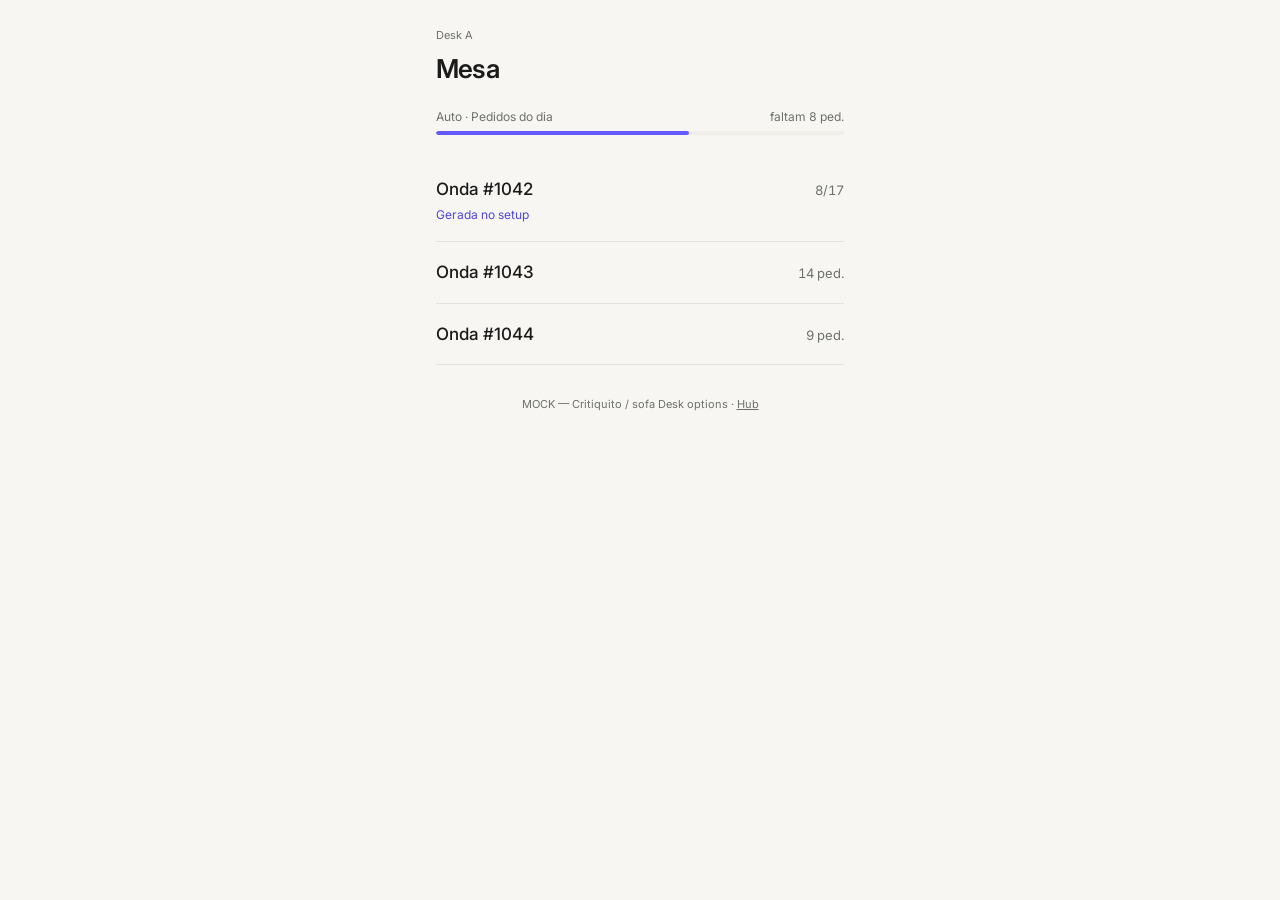
==== desk-a.html @ 9b6282b8 "Add sofa Desk v2 Chair HTML mocks" ====
<!DOCTYPE html>
<html lang="pt-BR">
<head>
  <meta charset="UTF-8" />
  <meta name="viewport" content="width=device-width, initial-scale=1, viewport-fit=cover" />
  <title>Mesa A — Ultra-mínima</title>
  <link rel="preconnect" href="https://fonts.googleapis.com" />
  <link rel="preconnect" href="https://fonts.gstatic.com" crossorigin />
  <link href="https://fonts.googleapis.com/css2?family=Inter:wght@400;500;600&display=swap" rel="stylesheet" />
  <link rel="stylesheet" href="shared.css" />
  <style>
    .variant-tag {
      font-size: 11px;
      color: var(--mute);
      margin: 0 0 6px;
    }
    h1 {
      margin: 0 0 20px;
      font-size: 26px;
      font-weight: 600;
      letter-spacing: -0.03em;
    }
    .factory-meter {
      margin-bottom: 24px;
    }
    .meter-line {
      display: flex;
      justify-content: space-between;
      font-size: 12px;
      color: var(--mute);
      margin-bottom: 6px;
    }
    .meter-bar {
      height: 4px;
      background: var(--paper-2);
      border-radius: 999px;
      overflow: hidden;
    }
    .meter-fill {
      height: 100%;
      width: 62%;
      background: var(--accent);
      border-radius: 999px;
    }
    .wave-list {
      list-style: none;
      margin: 0;
      padding: 0;
    }
    .wave-link {
      display: flex;
      align-items: baseline;
      justify-content: space-between;
      padding: 18px 0;
      border-bottom: 1px solid var(--line);
      text-decoration: none;
      color: inherit;
    }
    .wave-link .title {
      font-size: 17px;
      font-weight: 500;
    }
    .wave-link .sub {
      font-size: 13px;
      color: var(--mute);
    }
    .setup-note {
      display: block;
      font-size: 12px;
      color: var(--accent-deep);
      margin-top: 4px;
    }
  </style>
</head>
<body>
  <div class="shell">
    <p class="variant-tag">Desk A</p>
    <h1>Mesa</h1>

    <div class="factory-meter" aria-label="Próxima onda automática">
      <div class="meter-line">
        <span>Auto · Pedidos do dia</span>
        <span class="num">faltam 8 ped.</span>
      </div>
      <div class="meter-bar"><div class="meter-fill"></div></div>
    </div>

    <ul class="wave-list">
      <li>
        <a class="wave-link" href="onda-a.html">
          <span>
            <span class="title">Onda #1042</span>
            <span class="setup-note">Gerada no setup</span>
          </span>
          <span class="sub num">8/17</span>
        </a>
      </li>
      <li>
        <a class="wave-link" href="onda-a.html">
          <span class="title">Onda #1043</span>
          <span class="sub num">14 ped.</span>
        </a>
      </li>
      <li>
        <a class="wave-link" href="onda-a.html">
          <span class="title">Onda #1044</span>
          <span class="sub num">9 ped.</span>
        </a>
      </li>
    </ul>

    <footer class="mock-footer">MOCK — Critiquito / sofa Desk options · <a href="index.html" style="color:var(--mute)">Hub</a></footer>
  </div>
</body>
</html>
---- shared.css ----
:root {
  --ink: #1a1b1a;
  --ink-2: #3c3e3c;
  --mute: #6d706c;
  --line: #e3e1da;
  --paper: #f7f6f2;
  --paper-2: #efeee8;
  --white: #fffcf8;
  --accent: #635bff;
  --accent-deep: #4f48d4;
  --accent-soft: #eeedff;
  --ok: #3d6f60;
  --radius-sm: 10px;
  --radius-md: 14px;
  --radius-lg: 20px;
  --safe-bottom: env(safe-area-inset-bottom, 0px);
}

*,
*::before,
*::after {
  box-sizing: border-box;
}

html {
  -webkit-text-size-adjust: 100%;
}

body {
  margin: 0;
  font-family: Inter, system-ui, -apple-system, BlinkMacSystemFont, "Segoe UI", sans-serif;
  font-size: 15px;
  line-height: 1.45;
  color: var(--ink);
  background: var(--paper);
  min-height: 100dvh;
}

.shell {
  max-width: 420px;
  margin: 0 auto;
  padding: 16px 16px calc(24px + var(--safe-bottom));
}

@media (min-width: 720px) {
  .shell {
    max-width: 440px;
    padding-top: 28px;
  }
}

.num {
  font-variant-numeric: tabular-nums;
}

.btn {
  display: inline-flex;
  align-items: center;
  justify-content: center;
  gap: 8px;
  border-radius: var(--radius-sm);
  font: inherit;
  font-size: 14px;
  font-weight: 500;
  padding: 12px 16px;
  cursor: pointer;
  border: none;
  text-decoration: none;
  transition: background 0.15s, transform 0.1s;
}

.btn:active {
  transform: scale(0.98);
}

.btn-primary {
  background: var(--accent);
  color: #fff;
}

.btn-primary:hover {
  background: var(--accent-deep);
}

.btn-ghost {
  background: transparent;
  color: var(--ink-2);
  border: 1px solid var(--line);
}

.btn-ghost:hover {
  background: var(--paper);
}

.mock-footer {
  margin-top: 32px;
  text-align: center;
  font-size: 11px;
  color: var(--mute);
  line-height: 1.4;
}

.state-tabs {
  display: flex;
  gap: 6px;
  margin-bottom: 16px;
  padding: 4px;
  background: var(--paper-2);
  border-radius: var(--radius-md);
  border: 1px solid var(--line);
}

.state-tabs button {
  flex: 1;
  border: none;
  background: transparent;
  color: var(--mute);
  font: inherit;
  font-size: 12px;
  font-weight: 500;
  padding: 9px 6px;
  border-radius: calc(var(--radius-md) - 4px);
  cursor: pointer;
}

.state-tabs button[aria-selected="true"] {
  background: var(--white);
  color: var(--ink);
  box-shadow: 0 1px 2px rgba(26, 27, 26, 0.06);
}

.state-panel {
  display: none;
}

.state-panel.is-active {
  display: block;
}
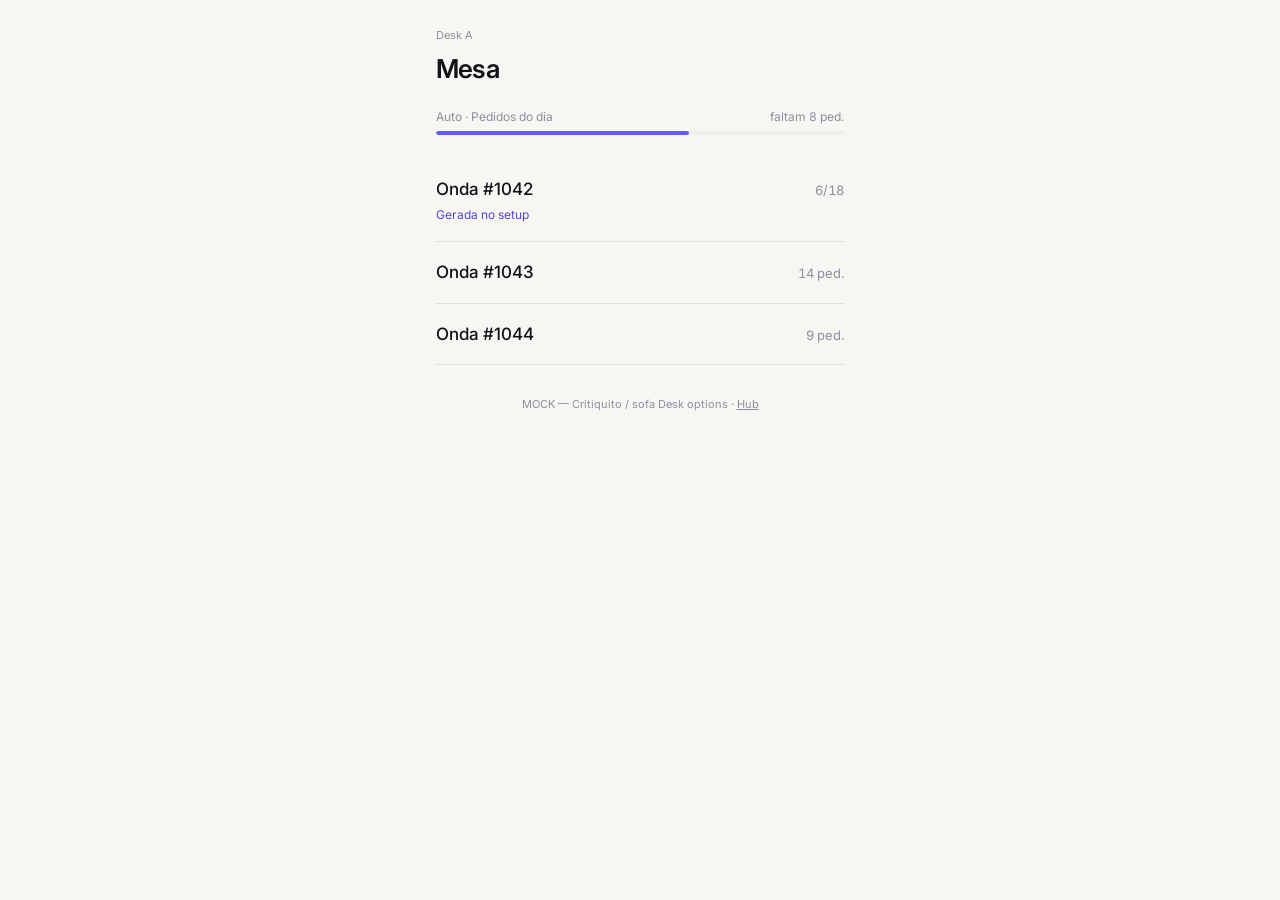
==== commit f279952d: "Rebuild Owner-wave mocks from approved Pisoly Run shots Lock onda A/B/C to the approved aisle-map gr" ====
--- a/desk-a.html
+++ b/desk-a.html
@@ -92,7 +92,7 @@
             <span class="title">Onda #1042</span>
             <span class="setup-note">Gerada no setup</span>
           </span>
-          <span class="sub num">8/17</span>
+          <span class="sub num">6/18</span>
         </a>
       </li>
       <li>
--- a/shared.css
+++ b/shared.css
@@ -1,7 +1,8 @@
 :root {
-  --ink: #1a1b1a;
-  --ink-2: #3c3e3c;
-  --mute: #6d706c;
+  --ink: #111318;
+  --ink-2: #3a3d46;
+  --mute: #8b90a0;
+  --mute-2: #b4b9c6;
   --line: #e3e1da;
   --paper: #f7f6f2;
   --paper-2: #efeee8;
@@ -9,11 +10,16 @@
   --accent: #635bff;
   --accent-deep: #4f48d4;
   --accent-soft: #eeedff;
-  --ok: #3d6f60;
+  --ok: #3dcc70;
+  --ok-deep: #2f9a55;
+  --feito: #14151a;
+  --run-paper: #e8edf5;
+  --aisle: rgba(176, 184, 200, 0.42);
   --radius-sm: 10px;
   --radius-md: 14px;
   --radius-lg: 20px;
   --safe-bottom: env(safe-area-inset-bottom, 0px);
+  --safe-top: env(safe-area-inset-top, 0px);
 }
 
 *,
@@ -100,39 +106,6 @@
   line-height: 1.4;
 }
 
-.state-tabs {
-  display: flex;
-  gap: 6px;
-  margin-bottom: 16px;
-  padding: 4px;
-  background: var(--paper-2);
-  border-radius: var(--radius-md);
-  border: 1px solid var(--line);
+.mock-footer a {
+  color: inherit;
 }
-
-.state-tabs button {
-  flex: 1;
-  border: none;
-  background: transparent;
-  color: var(--mute);
-  font: inherit;
-  font-size: 12px;
-  font-weight: 500;
-  padding: 9px 6px;
-  border-radius: calc(var(--radius-md) - 4px);
-  cursor: pointer;
-}
-
-.state-tabs button[aria-selected="true"] {
-  background: var(--white);
-  color: var(--ink);
-  box-shadow: 0 1px 2px rgba(26, 27, 26, 0.06);
-}
-
-.state-panel {
-  display: none;
-}
-
-.state-panel.is-active {
-  display: block;
-}
